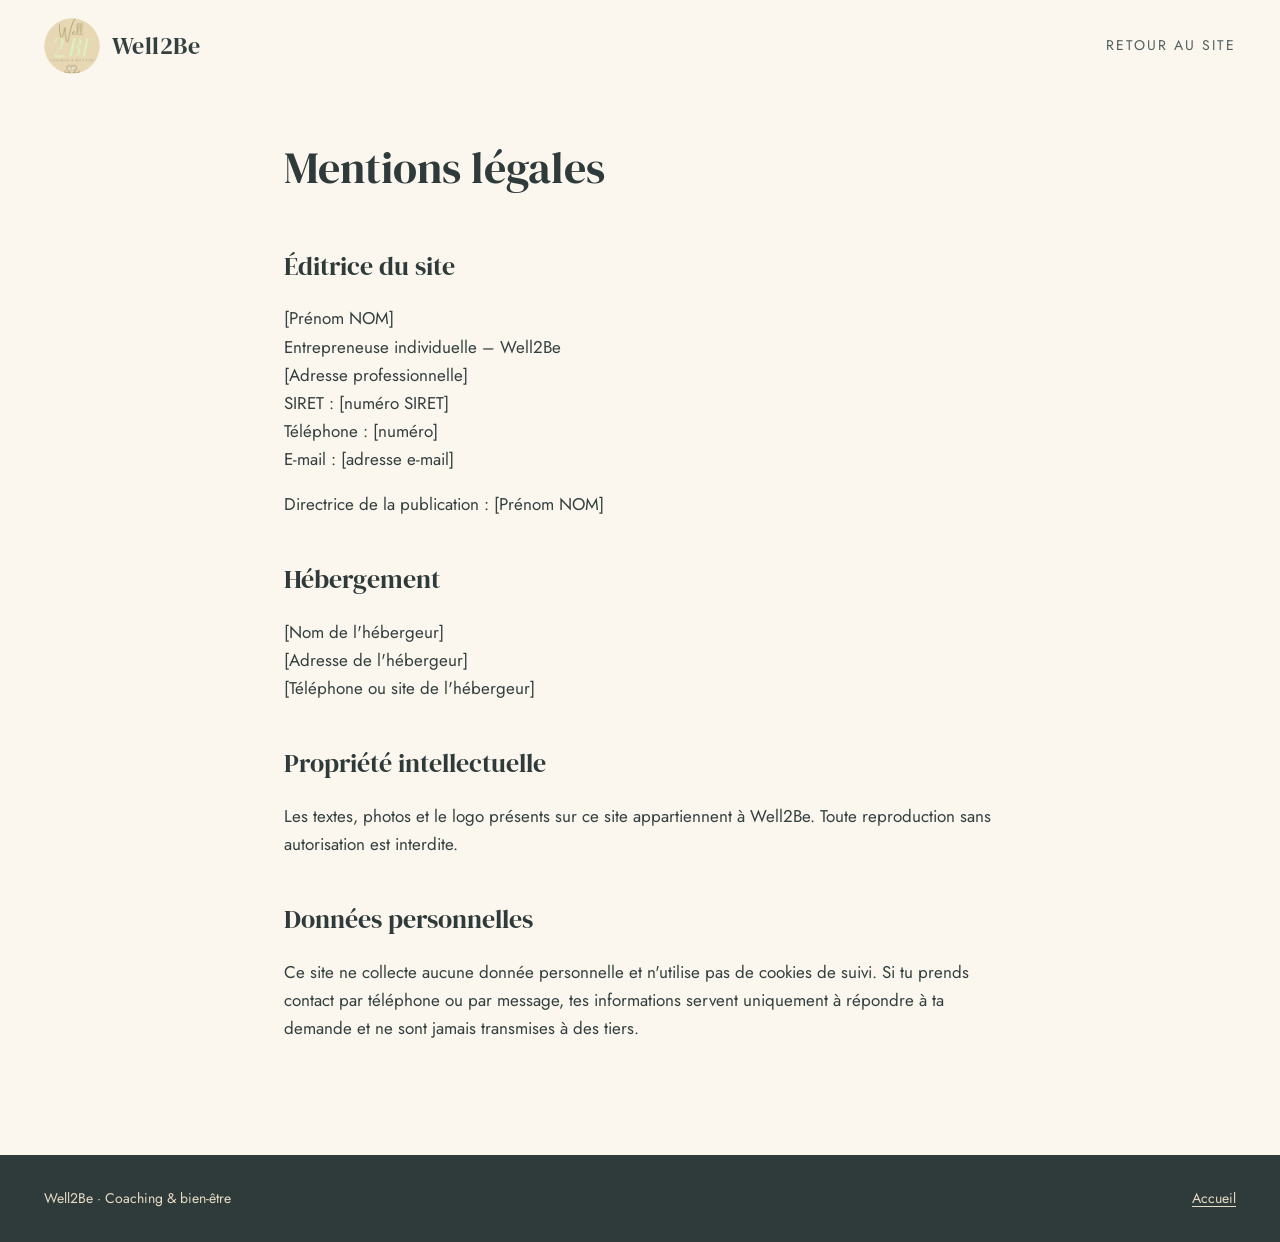
==== mentions-legales.html @ ed7ca76c "Site vitrine Well2Be (HTML/CSS statique) Page d'accueil, mentions légales, page 404, polices hébergé" ====
<!doctype html>
<html lang="fr">
<head>
<meta charset="utf-8">
<meta name="viewport" content="width=device-width, initial-scale=1">
<meta http-equiv="Content-Security-Policy" content="default-src 'self'; img-src 'self'; font-src 'self'; style-src 'self'; script-src 'self'; connect-src 'none'; object-src 'none'; base-uri 'self'; form-action 'none'">
<meta name="referrer" content="strict-origin-when-cross-origin">
<title>Mentions légales – Well2Be</title>
<meta name="robots" content="noindex">
<link rel="icon" type="image/png" href="images/favicon.png">
<meta name="theme-color" content="#FBF6EE">
<link rel="stylesheet" href="style.css">
</head>
<body>

<header class="wrap entete">
  <a href="index.html" class="marque">
    <img src="images/logo-small.png" alt="Logo Well2Be">
    <span>Well2Be</span>
  </a>
  <nav class="nav" aria-label="Navigation principale">
    <a href="index.html">Retour au site</a>
  </nav>
</header>

<main class="wrap legal">
  <h1>Mentions légales</h1>

  <h2>Éditrice du site</h2>
  <p>
    [Prénom NOM]<br>
    Entrepreneuse individuelle – Well2Be<br>
    [Adresse professionnelle]<br>
    SIRET : [numéro SIRET]<br>
    Téléphone : [numéro]<br>
    E-mail : [adresse e-mail]
  </p>
  <p>Directrice de la publication : [Prénom NOM]</p>

  <h2>Hébergement</h2>
  <p>
    [Nom de l'hébergeur]<br>
    [Adresse de l'hébergeur]<br>
    [Téléphone ou site de l'hébergeur]
  </p>

  <h2>Propriété intellectuelle</h2>
  <p>Les textes, photos et le logo présents sur ce site appartiennent à Well2Be. Toute reproduction sans autorisation est interdite.</p>

  <h2>Données personnelles</h2>
  <p>Ce site ne collecte aucune donnée personnelle et n'utilise pas de cookies de suivi. Si tu prends contact par téléphone ou par message, tes informations servent uniquement à répondre à ta demande et ne sont jamais transmises à des tiers.</p>
</main>

<footer class="pied">
  <div class="wrap">
    <span>Well2Be · Coaching &amp; bien-être</span>
    <a href="index.html">Accueil</a>
  </div>
</footer>

</body>
</html>
---- style.css ----
/* Polices hébergées sur le site (aucun appel à Google) */
@font-face { font-family: 'DM Serif Display'; src: url('fonts/dm-serif-display-latin-400-normal.woff2') format('woff2'); font-weight: 400; font-style: normal; font-display: swap; }
@font-face { font-family: 'DM Serif Display'; src: url('fonts/dm-serif-display-latin-400-italic.woff2') format('woff2'); font-weight: 400; font-style: italic; font-display: swap; }
@font-face { font-family: 'Jost'; src: url('fonts/jost-latin-300-normal.woff2') format('woff2'); font-weight: 300; font-style: normal; font-display: swap; }
@font-face { font-family: 'Jost'; src: url('fonts/jost-latin-400-normal.woff2') format('woff2'); font-weight: 400; font-style: normal; font-display: swap; }
@font-face { font-family: 'Jost'; src: url('fonts/jost-latin-400-italic.woff2') format('woff2'); font-weight: 400; font-style: italic; font-display: swap; }
@font-face { font-family: 'Jost'; src: url('fonts/jost-latin-500-normal.woff2') format('woff2'); font-weight: 500; font-style: normal; font-display: swap; }
@font-face { font-family: 'Yellowtail'; src: url('fonts/yellowtail-latin-400-normal.woff2') format('woff2'); font-weight: 400; font-style: normal; font-display: swap; }
@font-face { font-family: 'Allura'; src: url('fonts/allura-latin-400-normal.woff2') format('woff2'); font-weight: 400; font-style: normal; font-display: swap; }

:root {
  --creme: #FBF6EE;
  --sable: #EADFC4;
  --caramel: #D4B183;
  --caramel-fonce: #785D37;
  --sauge: #7A8C8A;
  --sauge-profond: #637371; /* sauge assombrie pour porter du texte (contraste AA) */
  --sauge-clair: #C9D3D0;
  --sauge-fonce: #4F5F5D;
  --encre: #2F3B3A;
  --texte: #33403F;
  --texte-doux: #5B6866;
  --anis: #E4ECCB;
  --rose: #F4D6D6;
}

* { box-sizing: border-box; }
html { scroll-behavior: smooth; scrollbar-color: var(--sauge) var(--creme); accent-color: var(--sauge-fonce); }
body {
  margin: 0;
  background: var(--creme);
  color: var(--texte);
  font-family: 'Jost', sans-serif;
  font-size: 1.0625rem;
  line-height: 1.65;
  overflow-x: hidden;
  overflow-x: clip;
}
img { max-width: 100%; height: auto; display: block; }
a { color: var(--sauge-fonce); text-underline-offset: 3px; text-decoration-thickness: 1px; }
a:hover { color: var(--encre); }
h1, h2, h3 { font-weight: 400; text-wrap: balance; }
p, li, blockquote { text-wrap: pretty; }
::selection { background: var(--sauge-clair); color: var(--encre); }
body { caret-color: var(--sauge-fonce); }
:focus-visible { outline: 2px solid var(--sauge-fonce); outline-offset: 3px; border-radius: 4px; }
.prix, .grille-tarifs td, .chiffre, .palmares-rang { font-variant-numeric: lining-nums tabular-nums; }

.script { font-family: 'Yellowtail', cursive; }
.wrap { max-width: 1240px; margin: 0 auto; padding-left: 24px; padding-right: 24px; }
.etiquette { margin: 0 0 6px; font-size: 0.8125rem; letter-spacing: 0.231em; text-transform: uppercase; color: var(--caramel-fonce); font-weight: 500; }

/* Boutons */
.btn {
  display: inline-flex; align-items: center; gap: 10px;
  min-height: 48px; padding: 0 30px;
  border-radius: 999px; text-decoration: none; font-weight: 500; letter-spacing: .5px;
  transition: background-color 200ms ease, color 200ms ease, transform 100ms ease-out;
  -webkit-tap-highlight-color: transparent;
}
.btn:active { transform: scale(0.97); }
.btn-plein { background: var(--sauge-fonce); color: var(--creme); }
.btn-plein:hover { background: var(--encre); color: var(--creme); }
.btn-contour { border: 1px solid var(--sauge-fonce); }
.btn-clair { background: var(--creme); color: var(--encre); }
.btn-clair:hover { background: #fff; color: var(--encre); }
.btn-contour-clair { border: 1px solid var(--creme); color: #fff; }
.btn-contour-clair:hover { color: #fff; background: rgba(255,255,255,.12); }

/* En-tête : matière translucide qui laisse passer le contenu dessous (ordinateur) */
.entete-barre { position: relative; z-index: 50; }
.entete-sentinelle { position: absolute; top: 0; left: 0; width: 1px; height: 8px; pointer-events: none; }
@media (min-width: 900px) {
  .entete-barre {
    position: sticky; top: 0;
    background: rgba(251, 246, 238, 0.74);
    -webkit-backdrop-filter: blur(18px) saturate(160%);
    backdrop-filter: blur(18px) saturate(160%);
    transition: box-shadow 300ms ease, background-color 300ms ease;
  }
  .entete-barre.flottante { box-shadow: 0 8px 24px -14px rgba(47, 59, 58, 0.35); }
  main section[id] { scroll-margin-top: 96px; }
  @supports not ((backdrop-filter: blur(1px)) or (-webkit-backdrop-filter: blur(1px))) {
    .entete-barre { background: rgba(251, 246, 238, 0.96); }
  }
}
@media (prefers-reduced-transparency: reduce) {
  .entete-barre { background: var(--creme) !important; -webkit-backdrop-filter: none !important; backdrop-filter: none !important; }
}
@media (prefers-contrast: more) {
  .entete-barre { background: var(--creme) !important; -webkit-backdrop-filter: none !important; backdrop-filter: none !important; border-bottom: 1px solid var(--encre); }
}
.nav a[aria-current="true"]:not(.nav-contact) { color: var(--encre); text-decoration: underline; text-underline-offset: 8px; text-decoration-thickness: 1px; }
.nav .nav-contact[aria-current="true"] { background: var(--sauge-fonce); color: var(--creme); }

/* En-tête */
.entete { display: flex; flex-wrap: wrap; align-items: center; justify-content: space-between; gap: 16px; padding-top: 18px; padding-bottom: 18px; }
.marque { display: flex; align-items: center; gap: 12px; text-decoration: none; color: var(--texte); }
.marque img { width: 56px; height: 56px; border-radius: 50%; }
.marque span { font-family: 'DM Serif Display', serif; font-size: 1.5rem; letter-spacing: 0.0208em; }
.nav { display: flex; flex-wrap: wrap; align-items: center; gap: 6px 28px; font-size: 0.875rem; letter-spacing: 0.143em; text-transform: uppercase; }
.nav a { text-decoration: none; }
.nav .nav-contact { padding: 10px 20px; border: 1px solid var(--sauge-fonce); border-radius: 999px; }

/* Accueil */
.hero { position: relative; display: flex; flex-wrap: wrap; align-items: center; gap: 56px; padding-top: 48px; padding-bottom: 96px; }
.hero-texte { flex: 1 1 460px; min-width: 0; position: relative; z-index: 1; }
.hero h1 { margin: 0; font-family: 'DM Serif Display', serif; font-size: clamp(2.75rem, 6vw, 4.75rem); line-height: 1.02; letter-spacing: -0.015em; color: var(--encre); }
.hero-intro { margin: 28px 0 0; max-width: 470px; font-size: 1.1875rem; font-weight: 300; }
.boutons { margin-top: 36px; display: flex; flex-wrap: wrap; gap: 14px; }
.hero-lieux { margin: 28px 0 0; display: flex; align-items: center; gap: 8px; font-size: 0.875rem; letter-spacing: 0.143em; text-transform: uppercase; color: var(--texte-doux); }
.hero-lieux svg { width: 18px; height: 18px; flex: none; color: var(--caramel-fonce); }
.hero-visuel { flex: 1 1 420px; min-width: 0; position: relative; display: flex; justify-content: center; }
.hero-blob { position: absolute; width: 118%; top: 8%; left: -12%; z-index: 0; }
.hero-cadre { position: relative; z-index: 1; width: 100%; max-width: 440px; }
.arche { border: 10px solid var(--sauge-clair); border-radius: 240px 240px 18px 18px; overflow: hidden; aspect-ratio: 4 / 5; background: var(--sauge-clair); }
.arche img { width: 100%; height: 100%; object-fit: cover; object-position: 55% 55%; }
.bandeau-hello { position: absolute; left: -28px; bottom: 44px; background: var(--sauge-clair); padding: 10px 26px 12px; font-family: 'Yellowtail', cursive; font-size: 2.125rem; line-height: 1.1; color: #3F4E4C; }
.galets { position: absolute; right: -6px; top: -10px; width: 120px; z-index: 2; }

/* Accompagnements */
.accomp { background: var(--sable); }
.accomp .wrap { display: flex; flex-wrap: wrap; gap: 48px; align-items: center; padding-top: 96px; padding-bottom: 96px; }
.accomp h2 { margin: 0 0 40px; font-family: 'DM Serif Display', serif; font-size: clamp(2.125rem, 4.4vw, 3.375rem); letter-spacing: 0.035em; text-transform: uppercase; color: var(--caramel-fonce); }
.accomp ul { list-style: none; margin: 0; padding: 0; font-size: clamp(1.25rem, 2.3vw, 1.75rem); letter-spacing: 0.22em; text-transform: uppercase; font-weight: 300; color: #3F4E4C; line-height: 2; }
.accomp ul a { text-decoration: none; color: inherit; }
.accomp ul a:hover { color: var(--caramel-fonce); }
.accomp-liste { flex: 1 1 520px; min-width: 0; }
.accomp-logo { flex: 1 1 340px; min-width: 0; display: flex; justify-content: center; }
.accomp-logo img { width: min(340px, 80%); aspect-ratio: 1; border-radius: 50%; box-shadow: 0 0 0 8px #F4ECDB; }

/* Titres en forme de blob */
.titre-blob { position: relative; display: inline-block; padding: 34px 70px 40px 44px; }
.titre-blob svg { position: absolute; inset: 0; width: 100%; height: 100%; }
.titre-blob h2 { position: relative; margin: 0; font-family: 'DM Serif Display', serif; font-size: clamp(2.375rem, 5vw, 4rem); line-height: 1; }

/* Cartes */
.cartes { display: flex; flex-wrap: wrap; gap: 28px; }
.carte { flex: 1 1 300px; min-width: 0; background: var(--creme); border-radius: 22px; padding: 34px 32px; }
.carte h3.script { margin: 0 0 14px; font-size: 2.125rem; color: var(--sauge-fonce); }
.carte p { margin: 0 0 10px; }
.carte p:last-child { margin-bottom: 0; }

/* Coaching */
.coaching { background: var(--caramel); }
.coaching .wrap { padding-top: 104px; padding-bottom: 96px; }
.coaching .titre-blob h2 { color: #fff; text-transform: uppercase; }
.intro-section { margin: 28px 0 56px; max-width: 640px; font-size: 1.25rem; font-weight: 300; color: var(--encre); }
.cartes-coaching { align-items: stretch; }
.carte-photo { flex: 1 1 300px; min-width: 0; border-radius: 22px; overflow: hidden; min-height: 300px; background: var(--sauge); }
.carte-photo img { width: 100%; height: 100%; object-fit: cover; object-position: 40% 45%; }
.carte-large { margin-top: 28px; background: var(--creme); border-radius: 22px; padding: 38px 32px; display: flex; flex-wrap: wrap; gap: 32px; }
.carte-large > div:first-child { flex: 1 1 260px; min-width: 0; }
.carte-large h3 { margin: 0 0 14px; font-size: 2.125rem; color: var(--sauge-fonce); }
.domaines { flex: 2 1 480px; min-width: 0; display: grid; grid-template-columns: repeat(auto-fit, minmax(220px, 1fr)); gap: 24px; }
.domaines p { margin: 0; }
.note-douce { margin: 0; color: var(--texte-doux); }

/* Listes de tarifs (libellé ....... prix) */
.tarifs { list-style: none; margin: 0; padding: 0; }
.carte-soin ul.tarifs { padding-left: 0; margin-bottom: 8px; }
.tarifs li { display: flex; align-items: baseline; gap: 12px; padding: 7px 0; }
.tarifs .lib { flex: 1; display: flex; align-items: baseline; gap: 10px; min-width: 0; }
.tarifs .lib::after { content: ""; flex: 1; min-width: 16px; border-bottom: 1px dotted #BFB397; transform: translateY(-5px); }
.tarifs .prix { font-family: 'DM Serif Display', serif; font-size: 1.375rem; line-height: 1; color: var(--caramel-fonce); white-space: nowrap; }
.etiquette-pack { margin-top: 22px; }
.note-tarif { margin: 14px 0 0; font-size: 0.875rem; color: var(--texte-doux); font-style: italic; }

.bloc-tarifs { margin-top: 72px; }
.titre-tarifs { margin: 0 0 28px; font-family: 'DM Serif Display', serif; font-size: clamp(1.875rem, 3.6vw, 2.75rem); line-height: 1.1; color: var(--encre); }
.titre-tarifs .script { font-family: 'Yellowtail', cursive; color: var(--encre); font-size: 1.15em; margin-right: 6px; }
.bloc-tarifs .carte { flex-basis: 380px; }

/* Témoignages */
.temoignages { margin-top: 80px; }
.temoignages .titre-tarifs { text-align: center; }
.temoins-piste { display: grid; grid-template-columns: repeat(auto-fit, minmax(280px, 1fr)); gap: 24px; }
.temoin { position: relative; margin: 0; background: var(--creme); border-radius: 22px; padding: 48px 40px 36px; text-align: center; }
.temoin::before { content: "\201C"; position: absolute; top: 4px; left: 50%; transform: translateX(-50%); font-family: 'DM Serif Display', serif; font-size: 6.875rem; line-height: 1; color: var(--caramel); }
.temoin blockquote { margin: 0; }
.temoin blockquote p { margin: 0; font-size: 1.1875rem; line-height: 1.7; color: var(--texte); }
.temoin figcaption { margin-top: 22px; display: flex; flex-direction: column; align-items: center; gap: 2px; }
.temoin-nom { font-family: 'Yellowtail', cursive; font-size: 1.75rem; line-height: 1.2; color: var(--sauge-fonce); }
.temoin-presta { font-size: 0.75rem; letter-spacing: 0.25em; text-transform: uppercase; color: var(--caramel-fonce); font-weight: 500; }
.temoins-nav { display: none; }

/* Carrousel glissable : le rail suit le doigt, un ressort termine le geste */
.js-actif .temoins-piste { display: block; max-width: 760px; margin: 0 auto; overflow: hidden; border-radius: 22px; touch-action: pan-y; cursor: grab; }
.js-actif .temoins-rail { display: flex; gap: 24px; align-items: stretch; will-change: transform; }
.js-actif .temoin { flex: 0 0 100%; display: flex; flex-direction: column; justify-content: center; }
.temoins-piste.en-glisse { cursor: grabbing; user-select: none; -webkit-user-select: none; }
.temoins-piste.fondu .temoins-rail { animation: fondu 220ms ease-out; }
@keyframes fondu { from { opacity: 0; } to { opacity: 1; } }
.js-actif .temoins-nav { display: flex; align-items: center; justify-content: center; gap: 18px; margin-top: 28px; }
.temoins-fleche { display: inline-flex; align-items: center; justify-content: center; width: 46px; height: 46px; border-radius: 50%; border: 1px solid var(--encre); background: transparent; color: var(--encre); cursor: pointer; }
.temoins-fleche:hover { background: var(--encre); color: var(--creme); }
.temoins-fleche, .temoins-point { transition: background-color 200ms ease, color 200ms ease, transform 100ms ease-out; -webkit-tap-highlight-color: transparent; }
.temoins-fleche:active, .temoins-point:active { transform: scale(0.92); }
.temoins-fleche svg { width: 20px; height: 20px; }
.temoins-points { display: flex; gap: 4px; }
.temoins-point { width: 28px; height: 28px; padding: 0; border: 0; background: transparent; cursor: pointer; display: inline-flex; align-items: center; justify-content: center; }
.temoins-point::before { content: ""; width: 10px; height: 10px; border-radius: 50%; background: var(--creme); opacity: .55; transition: opacity .2s, transform .2s; }
.temoins-point[aria-current="true"]::before { opacity: 1; background: var(--encre); transform: scale(1.15); }
.temoins-fleche:focus-visible, .temoins-point:focus-visible, .btn:focus-visible, .nav a:focus-visible { outline: 2px solid var(--encre); outline-offset: 3px; }
@media (prefers-reduced-motion: reduce) {
  html { scroll-behavior: auto; }
}

/* Alimentation */
.alim { background: var(--anis); }
.alim .wrap { padding-top: 96px; padding-bottom: 96px; }
.alim-entete { display: flex; flex-wrap: wrap; align-items: baseline; gap: 6px 28px; margin-bottom: 44px; }
.alim-accroche { margin: 0; font-family: 'Yellowtail', cursive; font-size: clamp(1.625rem, 3vw, 2.125rem); color: var(--sauge-fonce); }
.cartes-alim .carte { flex-basis: 280px; }
.alim .carte-large { margin-top: 28px; align-items: center; }
.pastilles { flex: 2 1 480px; min-width: 0; list-style: none; margin: 0; padding: 0; display: flex; flex-wrap: wrap; gap: 12px; }
.pastilles li { padding: 10px 20px; border: 1px solid var(--sauge); border-radius: 999px; font-size: 1rem; color: var(--encre); background: #fff; }
.alim-tarifs { margin-top: 28px; max-width: 560px; background: var(--creme); border-radius: 22px; padding: 30px 32px; }
.alim h2 { margin: 0; font-family: 'DM Serif Display', serif; font-size: clamp(2.125rem, 4vw, 3.125rem); line-height: 1.05; color: #3F4E4C; }

/* Madérothérapie : grille par zone */
.grille-wrap { overflow-x: auto; margin: 4px 0 0; }
.grille-tarifs { width: 100%; border-collapse: collapse; font-size: 0.9375rem; }
.grille-tarifs caption { position: absolute; width: 1px; height: 1px; overflow: hidden; clip: rect(0 0 0 0); white-space: nowrap; }
.grille-tarifs th, .grille-tarifs td { padding: 10px 6px; text-align: right; border-bottom: 1px dotted #BFB397; }
.grille-tarifs thead th { font-size: 0.6875rem; letter-spacing: 0.136em; text-transform: uppercase; font-weight: 500; color: var(--caramel-fonce); white-space: nowrap; }
.grille-tarifs th[scope="row"], .grille-tarifs thead th:first-child { text-align: left; padding-left: 0; }
.grille-tarifs th[scope="row"] { font-weight: 500; color: var(--encre); }
.grille-tarifs th[scope="row"] span { display: block; font-weight: 400; font-size: 0.8125rem; color: var(--texte-doux); }
.grille-tarifs td { font-family: 'DM Serif Display', serif; font-size: 1.1875rem; color: var(--caramel-fonce); white-space: nowrap; }
.grille-tarifs tr:last-child th, .grille-tarifs tr:last-child td { border-bottom: 0; }

/* Bien-être */
.bienetre { background: var(--sauge-profond); position: relative; overflow: hidden; }
.lotus { position: absolute; top: 48px; left: 3%; width: 150px; opacity: .85; }
.bienetre .wrap { position: relative; padding-top: 120px; padding-bottom: 104px; }
.bienetre .titre-blob { padding: 30px 70px 38px 48px; margin-left: clamp(0px, 8vw, 120px); }
.bienetre .titre-blob h2 { color: var(--encre); font-size: clamp(2.375rem, 5vw, 3.875rem); }
.bienetre .intro-section { color: var(--creme); margin-top: 32px; }
.soins { display: flex; flex-direction: column; gap: 28px; }
.carte-soin { display: flex; flex-wrap: wrap; gap: 32px 56px; padding: 44px 40px; }
.soin-texte { flex: 1 1 380px; min-width: 0; }
.soin-tarifs { flex: 1 1 340px; min-width: 0; align-self: flex-start; background: #F4ECDD; border-radius: 18px; padding: 28px 28px 24px; }
.carte-soin h4.script { margin: 24px 0 8px; font-size: 1.75rem; font-weight: 400; line-height: 1.2; color: var(--sauge-fonce); }
.soin-cta { margin-top: 26px; padding-top: 22px; border-top: 1px solid #DCCFB2; display: flex; flex-wrap: wrap; align-items: center; justify-content: space-between; gap: 12px 20px; }
.soin-cta .script { margin: 0; font-size: 1.75rem; color: var(--encre); }
.carte-soin h3 { margin: 0 0 6px; font-family: 'DM Serif Display', serif; font-size: 2.125rem; color: var(--encre); }
.carte-soin .sous-titre { margin: 0 0 20px; font-size: 0.8125rem; letter-spacing: 0.231em; text-transform: uppercase; color: var(--texte-doux); }
.carte-soin ul { margin: 0 0 8px; padding-left: 20px; }
.carte-soin .soin-texte li { margin: 2px 0; }

/* Qui suis-je */
.lara .wrap { max-width: 1140px; padding-top: 112px; padding-bottom: 112px; display: flex; flex-wrap: wrap; gap: 64px; align-items: center; }
.lara-photo { flex: 0 1 300px; min-width: 0; margin: 0 auto; position: relative; }
.lara-photo::before { content: ""; position: absolute; inset: -16px -22px 22px 16px; background: var(--rose); border-radius: 180px 180px 28px 28px; }
.lara-photo img { position: relative; width: 100%; aspect-ratio: 3 / 5; object-fit: cover; object-position: 50% 0; border-radius: 180px 180px 28px 28px; border: 6px solid var(--creme); }
.lara-texte { flex: 1 1 460px; min-width: 0; }
.lara-texte .lara-sous { margin: 4px 0 24px; font-size: 2.25rem; line-height: 1.2; color: var(--sauge-fonce); }
.lara-texte h2 { margin: 0; font-family: 'DM Serif Display', serif; font-size: clamp(2.25rem, 4.4vw, 3.375rem); line-height: 1.05; color: var(--encre); }
.lara-texte > p { margin: 0 0 16px; max-width: 62ch; }
.chiffres { display: flex; flex-wrap: wrap; gap: 20px 48px; margin-top: 32px; padding-top: 28px; border-top: 1px solid #DCCFB2; }
.chiffres p { margin: 0; }
.chiffre { font-family: 'DM Serif Display', serif; font-size: 3.5rem; line-height: 1; color: var(--caramel-fonce); }
.chiffre-legende { margin-top: 6px !important; font-size: 0.875rem; color: var(--texte-doux); }

/* Parcours sportif */
.lara .parcours { display: block; padding-top: 0; padding-bottom: 112px; }
.parcours-entete { text-align: center; margin-bottom: 64px; padding-top: 80px; border-top: 1px solid #E5DAC2; }
.parcours-entete h2 { margin: 0; font-family: 'DM Serif Display', serif; font-size: clamp(2.25rem, 4.6vw, 3.625rem); line-height: 1.05; letter-spacing: 0.035em; text-transform: uppercase; color: var(--caramel-fonce); }
.discipline { display: flex; flex-wrap: wrap; align-items: center; gap: 40px 64px; margin-top: 88px; }
.discipline:first-of-type { margin-top: 0; }
.discipline-inverse { flex-direction: row-reverse; }
.discipline-texte { flex: 1 1 360px; min-width: 0; }
.discipline-texte h3 { margin: 0 0 18px; font-family: 'DM Serif Display', serif; font-size: clamp(2.125rem, 4vw, 3rem); line-height: 1.05; color: var(--encre); }
.discipline-texte > p { margin: 0 0 14px; max-width: 62ch; }
.discipline-texte .discipline-meta { margin: -8px 0 20px; font-size: 0.8125rem; letter-spacing: 0.231em; text-transform: uppercase; font-weight: 500; color: var(--caramel-fonce); }
.discipline-photos { flex: 1.3 1 460px; min-width: 0; }
.discipline-photos img { width: 100%; height: 100%; object-fit: cover; }
.palmares { list-style: none; margin: 24px 0 0; padding: 20px 0 0; border-top: 1px solid #DCCFB2; display: flex; flex-direction: column; gap: 12px; }
.palmares li { display: flex; align-items: center; gap: 16px; }
.palmares-rang { flex: none; width: 60px; height: 60px; border-radius: 50%; display: inline-flex; align-items: center; justify-content: center; background: var(--sable); font-family: 'DM Serif Display', serif; font-size: 1.5rem; color: var(--caramel-fonce); }
.palmares-rang sup { font-size: 0.75rem; }
.photos-scene { display: grid; grid-template-columns: repeat(3, minmax(0, 1fr)); gap: 14px; align-items: start; }
.photos-scene img { aspect-ratio: 2 / 3; border-radius: 999px 999px 18px 18px; border: 5px solid var(--sauge-clair); }
.photos-scene img:nth-child(2) { margin-top: 48px; }
.photos-scene img:nth-child(3) { object-position: 50% 20%; }
.photos-force { display: grid; grid-template-columns: repeat(2, minmax(0, 1fr)); gap: 14px; }
.photos-force img { aspect-ratio: 3 / 2; border-radius: 18px; }
.photos-force img:first-child { grid-column: 1 / -1; }
.photos-duo { display: grid; grid-template-columns: repeat(2, minmax(0, 1fr)); gap: 14px; align-items: end; }
.photos-duo img { aspect-ratio: 4 / 5; border-radius: 18px; object-position: 50% 0; }
.photos-duo img:first-child { aspect-ratio: 3 / 5; border-radius: 999px 999px 18px 18px; object-position: 50% 40%; }

/* Galerie coaching */
.galerie { margin-top: 28px; display: grid; grid-template-columns: repeat(3, minmax(0, 1fr)); gap: 20px; }
.galerie img { width: 100%; height: 100%; aspect-ratio: 3 / 4; object-fit: cover; border-radius: 22px; }
.galerie img:nth-child(2) { border-radius: 999px 999px 22px 22px; }

/* Madérothérapie : photo des outils */
.soin-media { margin: 18px 0 4px; max-width: 360px; }
.soin-media img { width: 100%; border-radius: 18px; }

/* Récapitulatif des tarifs */
.recap { background: var(--sable); }
.recap .wrap { padding-top: 104px; padding-bottom: 104px; }
.recap h2 { margin: 0 0 48px; text-align: center; font-family: 'DM Serif Display', serif; font-size: clamp(2.25rem, 4.6vw, 3.625rem); line-height: 1.05; letter-spacing: 0.035em; text-transform: uppercase; color: var(--caramel-fonce); }
.recap-grille { display: grid; grid-template-columns: repeat(auto-fit, minmax(290px, 1fr)); gap: 28px; align-items: start; }
.recap .carte h3 { margin: 0 0 18px; font-family: 'DM Serif Display', serif; font-size: 1.875rem; color: var(--encre); padding-bottom: 14px; border-bottom: 1px solid #DCCFB2; }
.recap-cta { margin-top: 48px; display: flex; justify-content: center; }

/* Contact */
.contact { background: var(--caramel); position: relative; overflow: hidden; }
.contact-blob { position: absolute; width: 90%; height: 100%; left: 5%; top: 0; }
.contact .wrap { position: relative; max-width: 760px; padding-top: 128px; padding-bottom: 120px; text-align: center; color: #fff; }
.contact h2 { margin: 0; font-family: 'DM Serif Display', serif; font-size: clamp(2rem, 4.4vw, 3.25rem); line-height: 1.1; }
.contact-script { margin: 6px 0 24px; font-family: 'Allura', cursive; font-size: clamp(3.375rem, 7vw, 5rem); line-height: 1.1; }
.contact-intro { margin: 0 auto 36px; max-width: 520px; font-size: 1.125rem; }
.contact .boutons { justify-content: center; margin-top: 0; }
.contact .btn svg { width: 20px; height: 20px; }
.zones { margin: 40px 0 0; font-size: 0.8125rem; letter-spacing: 0.308em; text-transform: uppercase; }

/* Pied de page */
.pied { background: var(--encre); color: #E6DCC6; padding: 32px 0; font-size: 0.875rem; }
.pied .wrap { display: flex; flex-wrap: wrap; align-items: center; justify-content: space-between; gap: 16px; }
.pied a { color: #E6DCC6; }
.pied-marque { display: flex; align-items: center; gap: 14px; }
.pied-marque svg { width: 96px; }

/* Page mentions légales */
.legal { max-width: 760px; padding-top: 40px; padding-bottom: 96px; }
.legal h1 { font-family: 'DM Serif Display', serif; font-size: 2.75rem; color: var(--encre); margin: 0 0 32px; }
.legal h2 { font-family: 'DM Serif Display', serif; font-size: 1.625rem; color: var(--encre); margin: 40px 0 12px; }

/* Mobile */
@media (max-width: 640px) {
  body { font-size: 1rem; }
  .nav { gap: 6px 18px; font-size: 0.75rem; letter-spacing: 0.125em; }
  .hero { gap: 40px; padding-bottom: 72px; }
  .bandeau-hello { left: -8px; font-size: 1.625rem; padding: 8px 18px 10px; }
  .galets { width: 80px; }
  .titre-blob { padding: 26px 44px 30px 30px; }
  .bienetre .titre-blob { margin-left: 0; padding: 24px 40px 30px 28px; }
  .lotus { width: 100px; top: 24px; }
  .carte, .carte-large, .carte-soin { padding: 28px 24px; }
  .soin-tarifs { padding: 22px 18px; }
  .discipline { margin-top: 64px; gap: 28px; }
  .lara .parcours { padding-bottom: 72px; }
  .parcours-entete { margin-bottom: 44px; padding-top: 56px; }
  .photos-scene { gap: 8px; }
  .photos-scene img { border-width: 3px; }
  .photos-scene img:nth-child(2) { margin-top: 24px; }
  .galerie { display: flex; overflow-x: auto; scroll-snap-type: x mandatory; gap: 12px; margin-left: -24px; margin-right: -24px; padding: 0 24px 6px; }
  .galerie img { flex: 0 0 72%; height: auto; scroll-snap-align: center; }
  .palmares-rang { width: 52px; height: 52px; font-size: 1.3125rem; }
  .alim-tarifs { padding: 24px 22px; }
  .pastilles li { font-size: 0.9375rem; padding: 8px 16px; }
  .accomp h2 { font-size: 1.875rem; letter-spacing: 0.05em; overflow-wrap: anywhere; }
  .accomp ul { letter-spacing: 0.12em; }
  .contact-blob { width: 150%; left: -25%; }
  .bienetre .wrap, .coaching .wrap, .lara .wrap, .recap .wrap { padding-top: 80px; padding-bottom: 72px; }
  .temoin { padding: 44px 24px 28px; }
  .temoin blockquote p { font-size: 1rem; line-height: 1.65; }
  .js-actif .temoins-nav { gap: 6px; }
  .temoins-fleche { width: 44px; height: 44px; }
  .temoins-point { width: 24px; height: 44px; }
  .temoins-points { gap: 0; }
  .hero-lieux { font-size: 0.75rem; letter-spacing: 0.125em; }
  .tarifs .prix { font-size: 1.25rem; }
  .grille-tarifs { font-size: 0.875rem; }
  .grille-tarifs td { font-size: 1.0625rem; }
  .grille-tarifs thead { display: none; }
  .grille-tarifs tr { display: grid; grid-template-columns: repeat(3, minmax(0, 1fr)); padding: 12px 0; border-bottom: 1px dotted #BFB397; }
  .grille-tarifs tr:last-child { border-bottom: 0; }
  .grille-tarifs th, .grille-tarifs td { border-bottom: 0; padding: 4px 0; text-align: left; }
  .grille-tarifs th[scope="row"] { grid-column: 1 / -1; margin-bottom: 4px; }
  .grille-tarifs th[scope="row"] span { display: inline; margin-left: 6px; }
  .grille-tarifs td::before { content: attr(data-label); display: block; font-family: 'Jost', sans-serif; font-size: 0.625rem; letter-spacing: 0.1em; text-transform: uppercase; color: var(--texte-doux); }
}

/* Mots mis en avant dans les titres : écriture manuscrite, comme sur ses visuels Instagram */
.titre-script { font-family: 'Yellowtail', cursive; font-style: normal; font-weight: 400; font-size: 1.08em; letter-spacing: 0; }
.hero h1 .titre-script { color: var(--sauge-fonce); }

/* Approche selon la taille : les grands titres se resserrent, les capitales gardent un peu d'air */
.titre-blob h2, .lara-texte h2, .discipline-texte h3, .alim h2, .titre-tarifs, .contact h2, .carte-soin h3, .recap .carte h3 { letter-spacing: -0.01em; }
.coaching .titre-blob h2 { letter-spacing: 0.01em; }
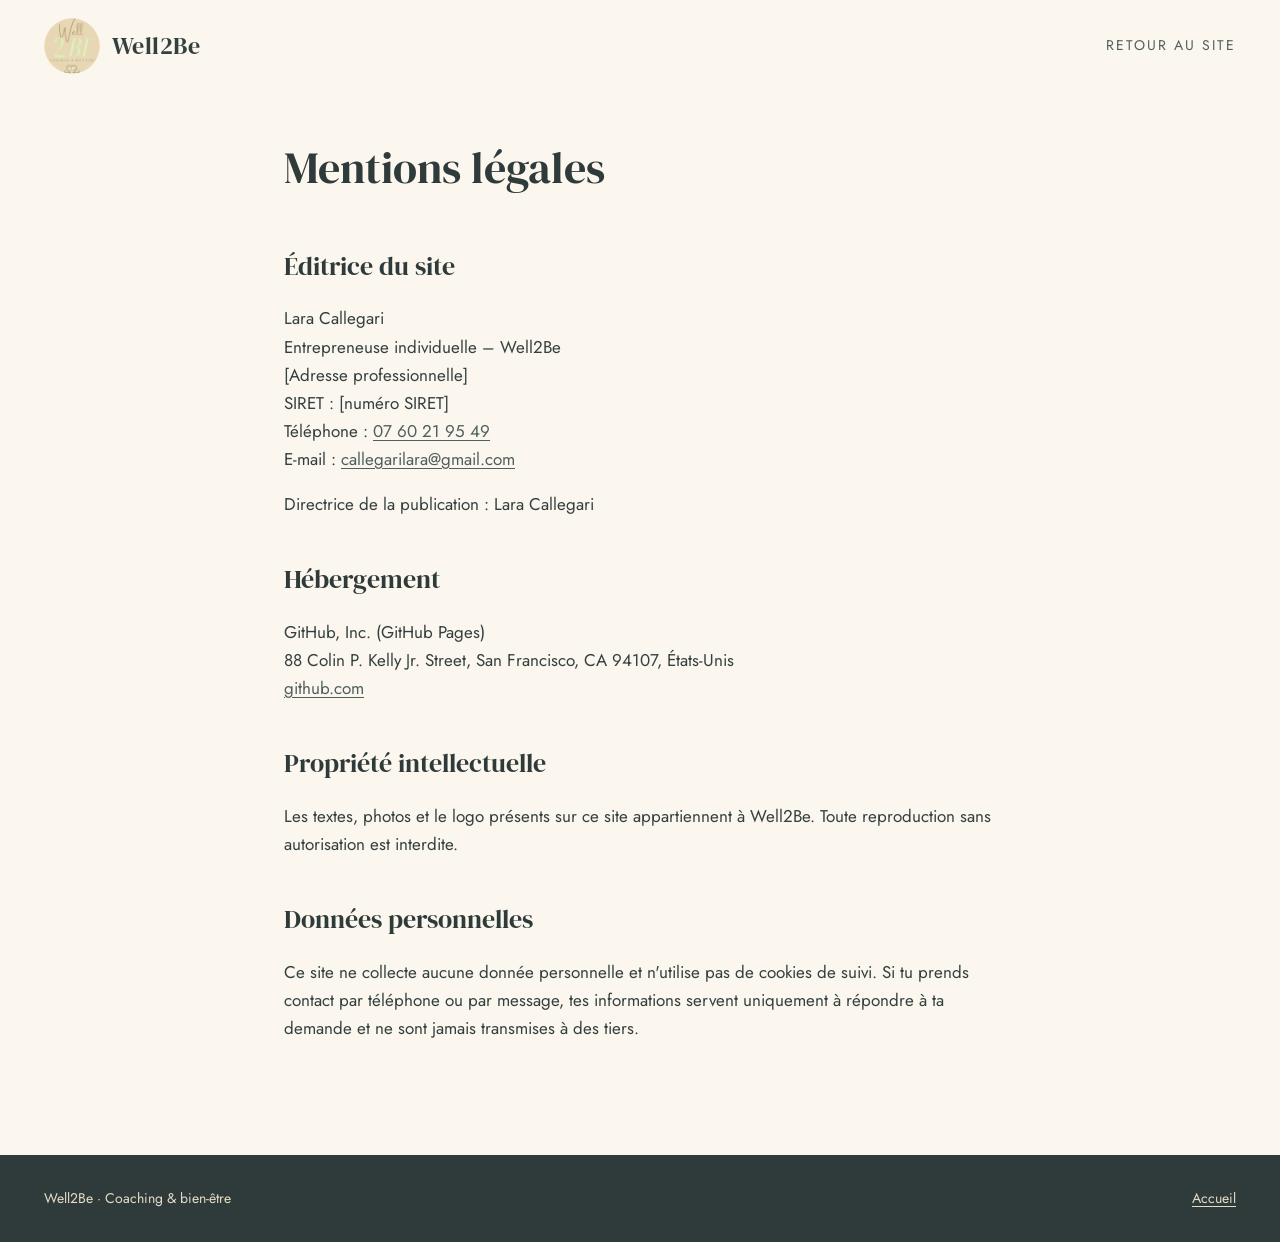
==== commit f6a31843: "Domaine well2becoaching.fr, téléphone et mentions légales Ajoute CNAME, robots.txt, sitemap.xml, URL" ====
--- a/mentions-legales.html
+++ b/mentions-legales.html
@@ -28,20 +28,21 @@
 
   <h2>Éditrice du site</h2>
   <p>
-    [Prénom NOM]<br>
+    Lara Callegari<br>
     Entrepreneuse individuelle – Well2Be<br>
+    <!-- ADRESSE : à confirmer avec Lara avant publication (adresse perso ou domiciliation) -->
     [Adresse professionnelle]<br>
     SIRET : [numéro SIRET]<br>
-    Téléphone : [numéro]<br>
-    E-mail : [adresse e-mail]
+    Téléphone : <a href="tel:+33760219549">07 60 21 95 49</a><br>
+    E-mail : <a href="mailto:callegarilara@gmail.com">callegarilara@gmail.com</a>
   </p>
-  <p>Directrice de la publication : [Prénom NOM]</p>
+  <p>Directrice de la publication : Lara Callegari</p>
 
   <h2>Hébergement</h2>
   <p>
-    [Nom de l'hébergeur]<br>
-    [Adresse de l'hébergeur]<br>
-    [Téléphone ou site de l'hébergeur]
+    GitHub, Inc. (GitHub Pages)<br>
+    88 Colin P. Kelly Jr. Street, San Francisco, CA 94107, États-Unis<br>
+    <a href="https://github.com">github.com</a>
   </p>
 
   <h2>Propriété intellectuelle</h2>
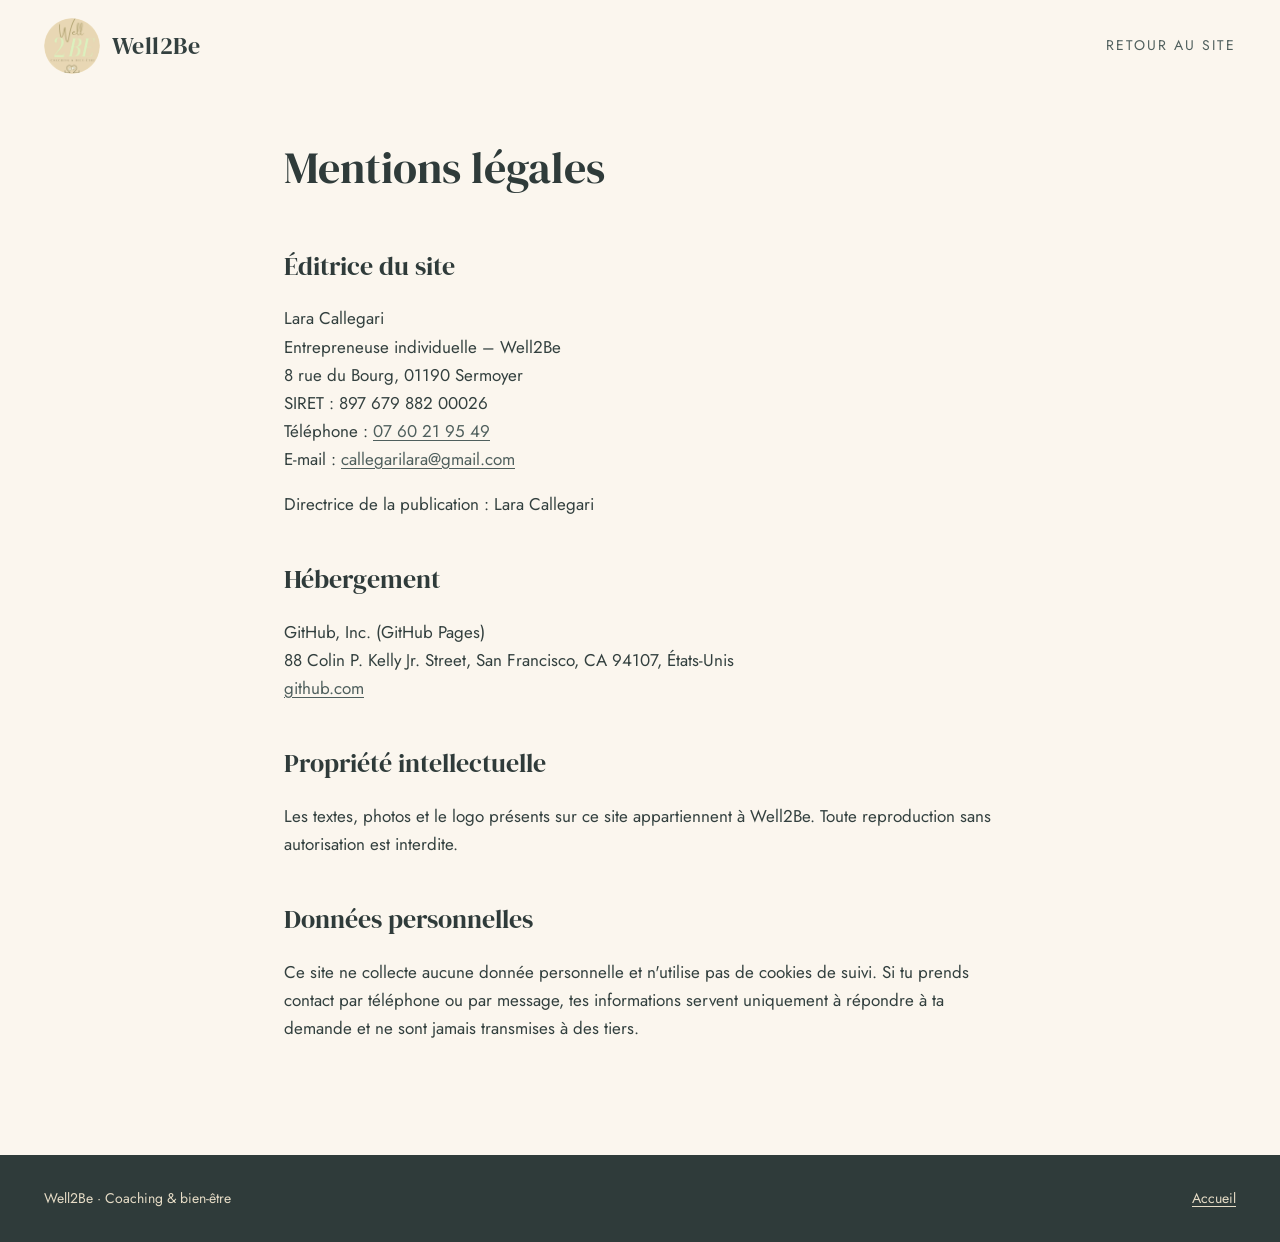
==== commit 03458f35: "Mentions légales : adresse et SIRET Co-Authored-By: Claude Opus 5.5 <noreply@anthropic.com> Claude-S" ====
--- a/mentions-legales.html
+++ b/mentions-legales.html
@@ -30,9 +30,8 @@
   <p>
     Lara Callegari<br>
     Entrepreneuse individuelle – Well2Be<br>
-    <!-- ADRESSE : à confirmer avec Lara avant publication (adresse perso ou domiciliation) -->
-    [Adresse professionnelle]<br>
-    SIRET : [numéro SIRET]<br>
+    8 rue du Bourg, 01190 Sermoyer<br>
+    SIRET : 897 679 882 00026<br>
     Téléphone : <a href="tel:+33760219549">07 60 21 95 49</a><br>
     E-mail : <a href="mailto:callegarilara@gmail.com">callegarilara@gmail.com</a>
   </p>
